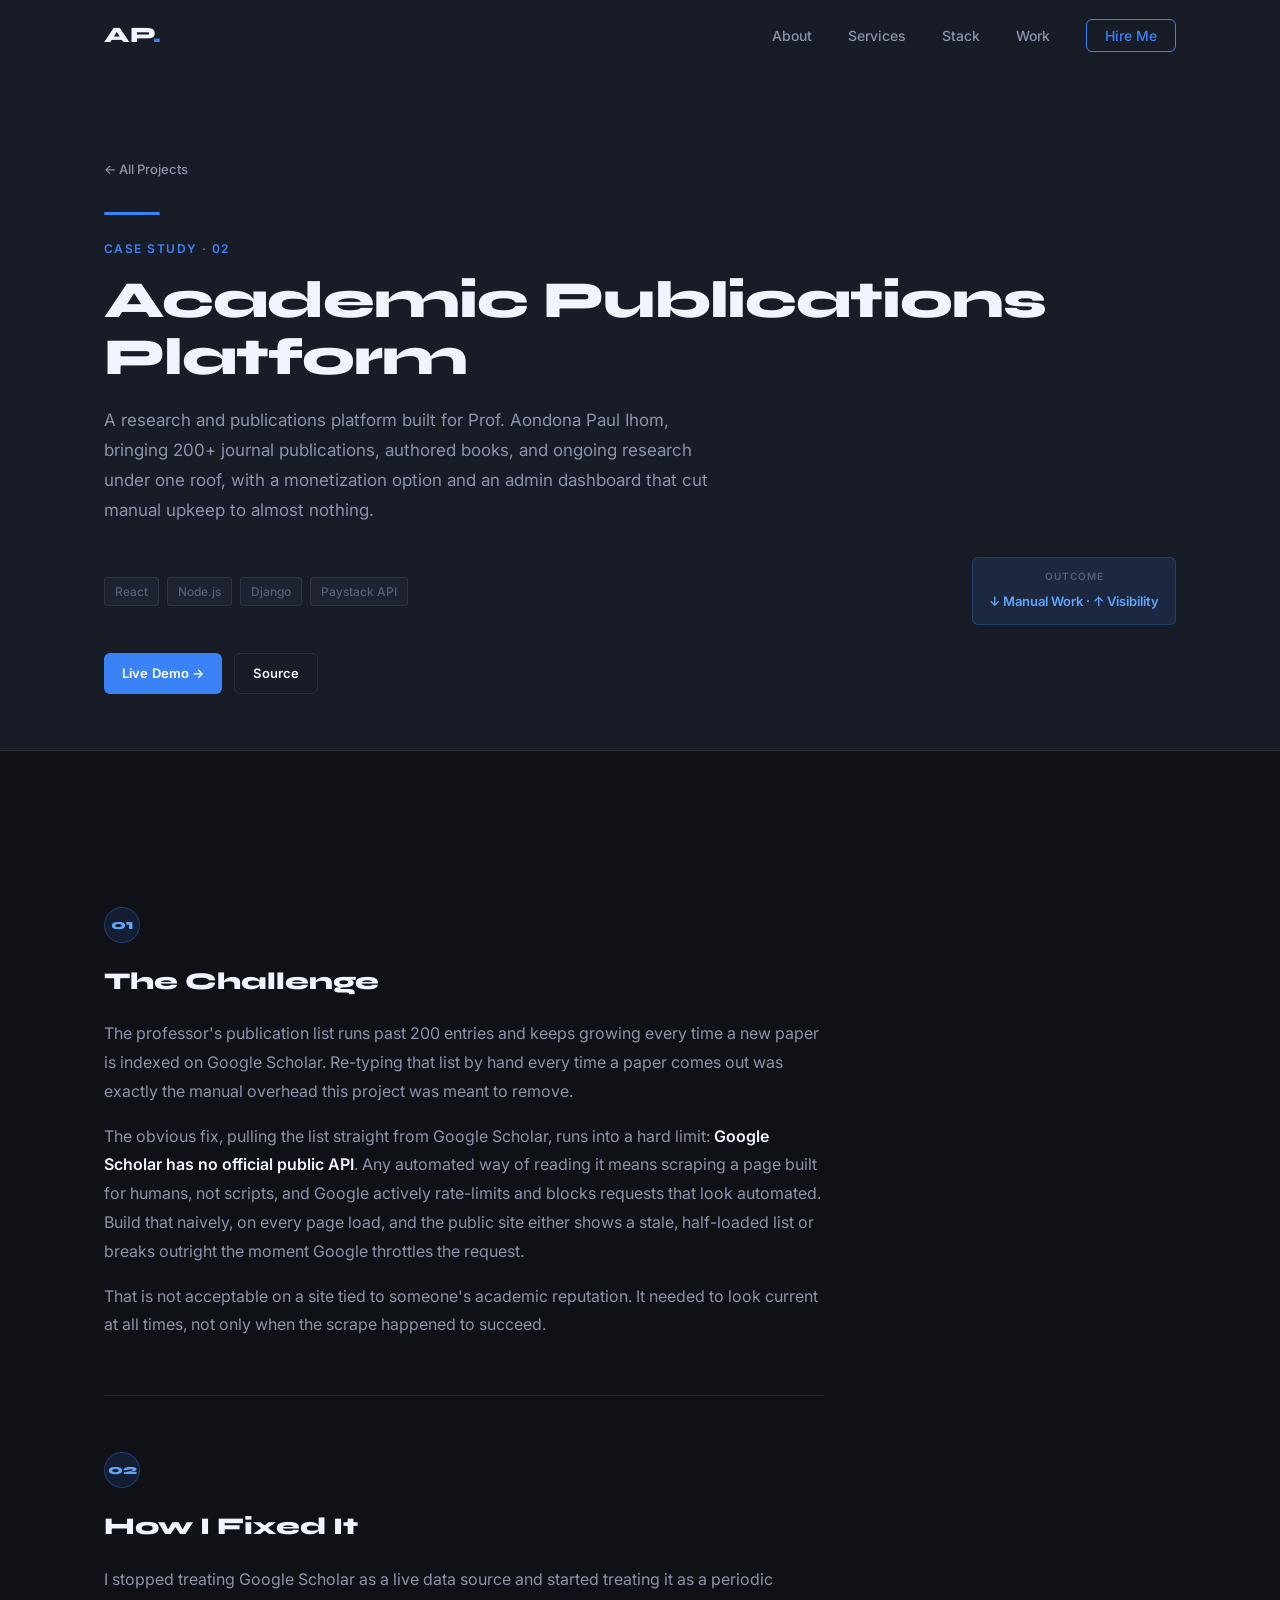
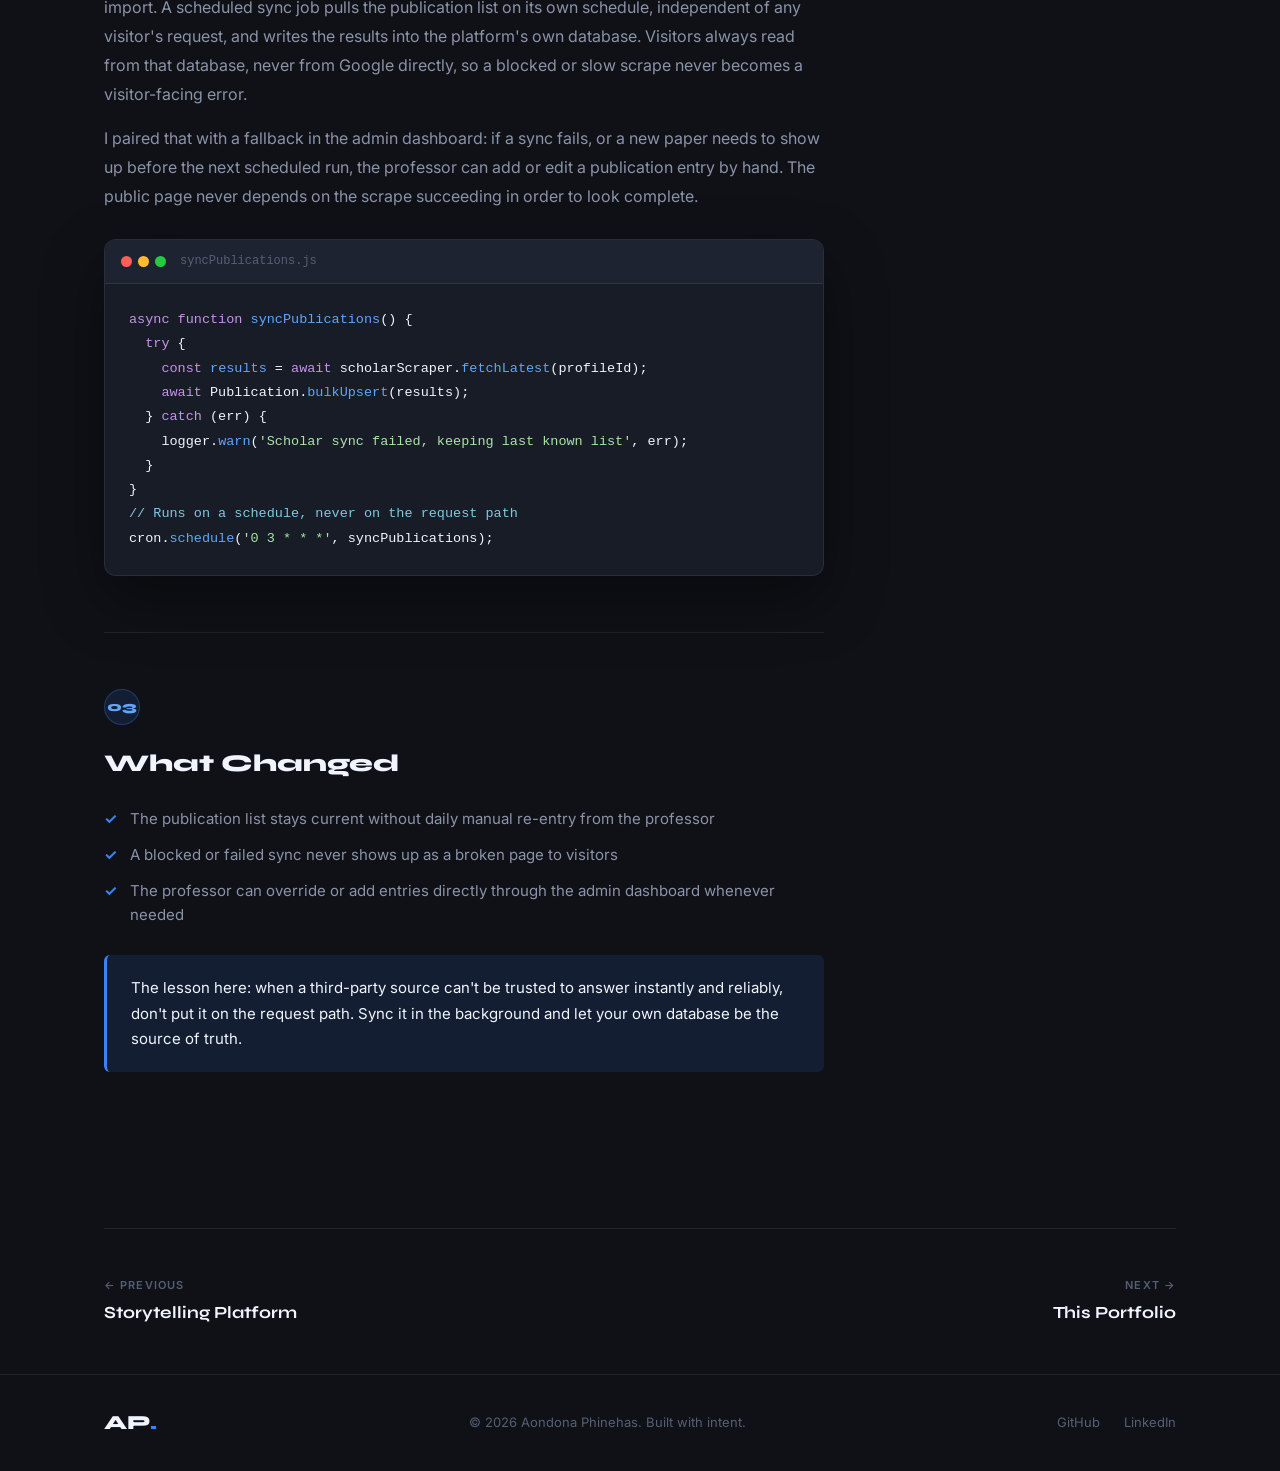
==== projects/academic.html @ 8d12f28f "Create project description pages with challenges and solutions for each website built (6aa027c969951" ====
<!DOCTYPE html>
<html lang="en">

<head>
    <meta charset="UTF-8" />
    <meta name="viewport" content="width=device-width, initial-scale=1.0" />
    <title>Academic Publications Platform Case Study | Aondona Phinehas</title>
    <meta name="description"
        content="How I kept a 200+ entry publication list current without an official Google Scholar API, by treating scraped data as a periodic sync instead of a live request." />
    <link rel="stylesheet" href="../css/styles.css" />
    <link rel="preconnect" href="https://fonts.googleapis.com" />
    <link rel="preconnect" href="https://fonts.gstatic.com" crossorigin />
    <link href="https://fonts.googleapis.com/css2?family=Inter:wght@400;500;600&family=Syne:wght@700;800&display=swap"
        rel="stylesheet" />
</head>

<body>

    <!-- NAV -->
    <nav class="site-nav" id="siteNav">
        <div class="nav-inner">
            <a href="../index.html#hero" class="nav-wordmark">AP<span class="nav-dot">.</span></a>
            <ul class="nav-links" id="navLinks">
                <li><a href="../index.html#about">About</a></li>
                <li><a href="../index.html#services">Services</a></li>
                <li><a href="../index.html#stack">Stack</a></li>
                <li><a href="../index.html#projects">Work</a></li>
                <li><a href="../index.html#contact" class="nav-cta-link">Hire Me</a></li>
            </ul>
            <button class="nav-hamburger" id="navHamburger" aria-label="Toggle menu">
                <span></span><span></span><span></span>
            </button>
        </div>
    </nav>

    <!-- CASE HERO -->
    <section class="case-hero">
        <div class="container case-hero-inner">
            <a href="../index.html#projects" class="case-back-link">← All Projects</a>
            <div class="case-accent-line" aria-hidden="true"></div>
            <p class="case-eyebrow">Case Study · 02</p>
            <h1 class="case-title">Academic Publications Platform</h1>
            <p class="case-summary">
                A research and publications platform built for Prof. Aondona Paul Ihom, bringing 200+
                journal publications, authored books, and ongoing research under one roof, with a
                monetization option and an admin dashboard that cut manual upkeep to almost nothing.
            </p>
            <div class="case-meta-row">
                <div class="project-tags">
                    <span class="tag">React</span>
                    <span class="tag">Node.js</span>
                    <span class="tag">Django</span>
                    <span class="tag">Paystack API</span>
                </div>
                <div class="project-outcome-badge">
                    <span class="outcome-label">Outcome</span>
                    <span class="outcome-value">↓ Manual Work · ↑ Visibility</span>
                </div>
            </div>
            <div class="case-links">
                <a href="https://profapihom.com" target="_blank" rel="noopener"
                    class="btn btn-sm btn-primary">Live Demo →</a>
                <a href="https://github.com/Mtsegh/professor_app" target="_blank" rel="noopener"
                    class="btn btn-sm btn-ghost">Source</a>
            </div>
        </div>
    </section>

    <!-- STORY -->
    <section class="section-pad">
        <div class="container">
            <div class="case-section">

                <article class="case-step">
                    <span class="case-step-marker">01</span>
                    <h2 class="case-step-title">The Challenge</h2>
                    <div class="case-narrative">
                        <p>
                            The professor's publication list runs past 200 entries and keeps growing every
                            time a new paper is indexed on Google Scholar. Re-typing that list by hand
                            every time a paper comes out was exactly the manual overhead this project was
                            meant to remove.
                        </p>
                        <p>
                            The obvious fix, pulling the list straight from Google Scholar, runs into a
                            hard limit: <strong>Google Scholar has no official public API</strong>. Any
                            automated way of reading it means scraping a page built for humans, not
                            scripts, and Google actively rate-limits and blocks requests that look
                            automated. Build that naively, on every page load, and the public site either
                            shows a stale, half-loaded list or breaks outright the moment Google throttles
                            the request.
                        </p>
                        <p>
                            That is not acceptable on a site tied to someone's academic reputation. It
                            needed to look current at all times, not only when the scrape happened to
                            succeed.
                        </p>
                    </div>
                </article>

                <article class="case-step">
                    <span class="case-step-marker">02</span>
                    <h2 class="case-step-title">How I Fixed It</h2>
                    <div class="case-narrative">
                        <p>
                            I stopped treating Google Scholar as a live data source and started treating
                            it as a periodic import. A scheduled sync job pulls the publication list on
                            its own schedule, independent of any visitor's request, and writes the results
                            into the platform's own database. Visitors always read from that database,
                            never from Google directly, so a blocked or slow scrape never becomes a
                            visitor-facing error.
                        </p>
                        <p>
                            I paired that with a fallback in the admin dashboard: if a sync fails, or a new
                            paper needs to show up before the next scheduled run, the professor can add or
                            edit a publication entry by hand. The public page never depends on the scrape
                            succeeding in order to look complete.
                        </p>
                    </div>
                    <div class="case-fix-block">
                        <div class="hero-code-block">
                            <div class="code-bar">
                                <span class="dot red"></span><span class="dot yellow"></span><span
                                    class="dot green"></span>
                                <span class="code-filename">syncPublications.js</span>
                            </div>
                            <pre class="code-body"><code><span class="c-keyword">async function</span> <span class="c-var">syncPublications</span>() {
  <span class="c-keyword">try</span> {
    <span class="c-keyword">const</span> <span class="c-var">results</span> = <span class="c-keyword">await</span> scholarScraper.<span class="c-var">fetchLatest</span>(profileId);
    <span class="c-keyword">await</span> Publication.<span class="c-var">bulkUpsert</span>(results);
  } <span class="c-keyword">catch</span> (err) {
    logger.<span class="c-var">warn</span>(<span class="c-str">'Scholar sync failed, keeping last known list'</span>, err);
  }
}
<span class="c-key">// Runs on a schedule, never on the request path</span>
cron.<span class="c-var">schedule</span>(<span class="c-str">'0 3 * * *'</span>, syncPublications);</code></pre>
                        </div>
                    </div>
                </article>

                <article class="case-step">
                    <span class="case-step-marker">03</span>
                    <h2 class="case-step-title">What Changed</h2>
                    <ul class="case-outcome-list">
                        <li>The publication list stays current without daily manual re-entry from the
                            professor</li>
                        <li>A blocked or failed sync never shows up as a broken page to visitors</li>
                        <li>The professor can override or add entries directly through the admin dashboard
                            whenever needed</li>
                    </ul>
                    <p class="case-lesson">
                        The lesson here: when a third-party source can't be trusted to answer instantly and
                        reliably, don't put it on the request path. Sync it in the background and let your
                        own database be the source of truth.
                    </p>
                </article>

            </div>
        </div>
    </section>

    <!-- CROSS LINKS -->
    <div class="container">
        <div class="case-nav-footer">
            <a href="storytelling.html">
                <span class="case-nav-footer-label">← Previous</span>
                <span class="case-nav-footer-title">Storytelling Platform</span>
            </a>
            <a href="portfolio.html">
                <span class="case-nav-footer-label">Next →</span>
                <span class="case-nav-footer-title">This Portfolio</span>
            </a>
        </div>
    </div>

    <!-- FOOTER -->
    <footer class="site-footer">
        <div class="container">
            <div class="footer-inner">
                <span class="footer-wordmark">AP<span class="nav-dot">.</span></span>
                <p class="footer-copy">© <span id="footerYear"></span> Aondona Phinehas. Built with intent.</p>
                <div class="footer-links">
                    <a href="https://github.com/Mtsegh" target="_blank" rel="noopener">GitHub</a>
                    <a href="https://www.linkedin.com/in/phinehas-aondona-29b6482a4" target="_blank"
                        rel="noopener">LinkedIn</a>
                </div>
            </div>
        </div>
    </footer>

    <script src="../js/script.js"></script>
</body>

</html>
---- css/styles.css ----
﻿/* =========================================
     DESIGN TOKENS
     ========================================= */
:root {
    --color-bg: #0f1117;
    --color-surface: #181c27;
    --color-surface-2: #1e2332;
    --color-border: rgba(255, 255, 255, 0.08);
    --color-accent: #3b82f6;
    --color-accent-dim: rgba(59, 130, 246, 0.12);
    --color-accent-hover: #60a5fa;
    --color-text-primary: #f0f4ff;
    --color-text-secondary: #8b93a8;
    --color-text-muted: #555f74;

    --font-display: 'Syne', sans-serif;
    --font-body: 'Inter', sans-serif;

    --radius-sm: 6px;
    --radius-md: 12px;
    --radius-lg: 20px;

    --transition-fast: 150ms ease;
    --transition-mid: 250ms ease;

    --max-width: 1120px;
    --section-gap: 100px;
}

/* =========================================
     RESET & BASE
     ========================================= */
*,
*::before,
*::after {
    box-sizing: border-box;
    margin: 0;
    padding: 0;
}

html {
    scroll-behavior: smooth;
    -webkit-text-size-adjust: 100%;
}

body {
    background-color: var(--color-bg);
    color: var(--color-text-primary);
    font-family: var(--font-body);
    font-size: 16px;
    line-height: 1.6;
    -webkit-font-smoothing: antialiased;
}

img {
    display: block;
    max-width: 100%;
}

a {
    color: inherit;
    text-decoration: none;
}

button {
    cursor: pointer;
    font-family: inherit;
    border: none;
    background: none;
}

ul {
    list-style: none;
}

/* =========================================
     LAYOUT UTILITIES
     ========================================= */
.container {
    width: 100%;
    max-width: var(--max-width);
    margin: 0 auto;
    padding: 0 24px;
}

.section-pad {
    padding: var(--section-gap) 0;
}

.section-label {
    font-family: var(--font-body);
    font-size: 12px;
    font-weight: 600;
    letter-spacing: 0.12em;
    text-transform: uppercase;
    color: var(--color-accent);
    margin-bottom: 12px;
    display: block;
}

.section-heading {
    font-family: var(--font-display);
    font-size: clamp(28px, 4vw, 40px);
    font-weight: 800;
    color: var(--color-text-primary);
    line-height: 1.15;
    margin-bottom: 48px;
}

.centered {
    text-align: center;
}

/* =========================================
     BUTTONS
     ========================================= */
.btn {
    display: inline-flex;
    align-items: center;
    gap: 8px;
    padding: 14px 28px;
    border-radius: var(--radius-sm);
    font-family: var(--font-body);
    font-size: 15px;
    font-weight: 600;
    letter-spacing: 0.01em;
    transition: background var(--transition-fast), color var(--transition-fast),
        box-shadow var(--transition-fast), transform var(--transition-fast);
    white-space: nowrap;
}

.btn:active {
    transform: scale(0.97);
}

.btn-primary {
    background-color: var(--color-accent);
    color: #fff;
}

.btn-primary:hover {
    background-color: var(--color-accent-hover);
    box-shadow: 0 0 24px rgba(59, 130, 246, 0.35);
}

.btn-ghost {
    background-color: transparent;
    color: var(--color-text-primary);
    border: 1.5px solid var(--color-border);
}

.btn-ghost:hover {
    border-color: var(--color-accent);
    color: var(--color-accent);
}

.btn-sm {
    padding: 9px 18px;
    font-size: 13px;
}

.btn-full {
    width: 100%;
    justify-content: center;
}

/* =========================================
     NAV
     ========================================= */
.site-nav {
    position: fixed;
    top: 0;
    left: 0;
    right: 0;
    z-index: 100;
    padding: 18px 0;
    transition: background var(--transition-mid), box-shadow var(--transition-mid);
}

.site-nav.nav-scrolled {
    background: rgba(15, 17, 23, 0.9);
    backdrop-filter: blur(16px);
    -webkit-backdrop-filter: blur(16px);
    box-shadow: 0 1px 0 var(--color-border);
}

.nav-inner {
    max-width: var(--max-width);
    margin: 0 auto;
    padding: 0 24px;
    display: flex;
    align-items: center;
    justify-content: space-between;
}

.nav-wordmark {
    font-family: var(--font-display);
    font-size: 22px;
    font-weight: 800;
    color: var(--color-text-primary);
    letter-spacing: -0.02em;
}

.nav-dot {
    color: var(--color-accent);
}

.nav-links {
    display: flex;
    align-items: center;
    gap: 36px;
}

.nav-links a {
    font-size: 14px;
    font-weight: 500;
    color: var(--color-text-secondary);
    transition: color var(--transition-fast);
}

.nav-links a:hover {
    color: var(--color-text-primary);
}

.nav-cta-link {
    color: var(--color-accent) !important;
    border: 1.5px solid var(--color-accent);
    padding: 7px 18px;
    border-radius: var(--radius-sm);
    transition: background var(--transition-fast) !important;
}

.nav-cta-link:hover {
    background: var(--color-accent-dim);
}

.nav-hamburger {
    display: none;
    flex-direction: column;
    gap: 5px;
    padding: 4px;
}

.nav-hamburger span {
    display: block;
    width: 24px;
    height: 2px;
    background: var(--color-text-primary);
    border-radius: 2px;
    transition: transform var(--transition-mid), opacity var(--transition-mid);
}

/* =========================================
     HERO
     ========================================= */
.hero {
    min-height: 100svh;
    display: grid;
    grid-template-columns: 1fr 1fr;
    align-items: center;
    gap: 48px;
    max-width: var(--max-width);
    margin: 0 auto;
    padding: 120px 24px 80px;
}

.hero-eyebrow {
    font-size: 12px;
    font-weight: 600;
    letter-spacing: 0.12em;
    text-transform: uppercase;
    color: var(--color-accent);
    margin-bottom: 20px;
}

.hero-headline {
    font-family: var(--font-display);
    font-size: clamp(36px, 5.5vw, 62px);
    font-weight: 800;
    line-height: 1.08;
    letter-spacing: -0.02em;
    margin-bottom: 20px;
}

.hero-highlight {
    color: var(--color-accent);
}

.hero-subheadline {
    font-size: clamp(16px, 1.8vw, 18px);
    color: var(--color-text-secondary);
    max-width: 480px;
    line-height: 1.7;
    margin-bottom: 36px;
}

.hero-actions {
    display: flex;
    gap: 16px;
    flex-wrap: wrap;
    margin-bottom: 40px;
}

.hero-social-proof {
    display: flex;
    align-items: center;
    gap: 12px;
    flex-wrap: wrap;
}

.proof-item {
    font-size: 13px;
    color: var(--color-text-muted);
}

.proof-divider {
    color: var(--color-border);
}

/* Hero code block */
.hero-visual {
    display: flex;
    justify-content: center;
    align-items: center;
}

.hero-code-block {
    background: var(--color-surface);
    border: 1px solid var(--color-border);
    border-radius: var(--radius-md);
    overflow: hidden;
    width: 100%;
    max-width: 420px;
    box-shadow: 0 24px 60px rgba(0, 0, 0, 0.4);
}

.code-bar {
    display: flex;
    align-items: center;
    gap: 6px;
    padding: 12px 16px;
    background: var(--color-surface-2);
    border-bottom: 1px solid var(--color-border);
}

.dot {
    width: 11px;
    height: 11px;
    border-radius: 50%;
}

.dot.red {
    background: #ff5f57;
}

.dot.yellow {
    background: #febc2e;
}

.dot.green {
    background: #28c840;
}

.code-filename {
    font-size: 12px;
    color: var(--color-text-muted);
    margin-left: 8px;
    font-family: 'Courier New', monospace;
}

.code-body {
    padding: 24px;
    font-family: 'Courier New', Courier, monospace;
    font-size: 13.5px;
    line-height: 1.8;
    overflow-x: auto;
}

code {
    display: block;
}

.c-keyword {
    color: #c792ea;
}

.c-var {
    color: var(--color-accent-hover);
}

.c-key {
    color: #7ec8e3;
}

.c-str {
    color: #a8e6a3;
}

.c-bool {
    color: #ff9e64;
}

/* =========================================
     ABOUT
     ========================================= */
.about {
    background: var(--color-surface);
}

.about-grid {
    display: grid;
    grid-template-columns: 1fr 340px;
    gap: 64px;
    align-items: center;
}

.about-body {
    color: var(--color-text-secondary);
    font-size: 16px;
    line-height: 1.8;
    margin-bottom: 20px;
}

.about-stats {
    display: flex;
    gap: 40px;
    margin-top: 40px;
    padding-top: 36px;
    border-top: 1px solid var(--color-border);
    flex-wrap: wrap;
}

.stat-number {
    display: block;
    font-family: var(--font-display);
    font-size: 36px;
    font-weight: 800;
    color: var(--color-accent);
    line-height: 1;
    margin-bottom: 6px;
}

.stat-label {
    font-size: 13px;
    color: var(--color-text-muted);
}

.about-image-wrap {
    display: flex;
    justify-content: center;
}

.about-image-placeholder {
    width: 280px;
    height: 340px;
    background: var(--color-surface-2);
    border: 2px dashed var(--color-border);
    border-radius: var(--radius-lg);
    display: flex;
    flex-direction: column;
    align-items: center;
    justify-content: center;
    gap: 12px;
}

.placeholder-initials {
    font-family: var(--font-display);
    font-size: 48px;
    font-weight: 800;
    color: var(--color-accent);
}

.placeholder-note {
    font-size: 13px;
    color: var(--color-text-muted);
}

/* =========================================
     SERVICES
     ========================================= */
.services-grid {
    display: grid;
    grid-template-columns: repeat(3, 1fr);
    gap: 20px;
}

.service-card {
    background: var(--color-surface);
    border: 1px solid var(--color-border);
    border-radius: var(--radius-md);
    padding: 28px;
    transition: border-color var(--transition-mid), box-shadow var(--transition-mid),
        transform var(--transition-mid);
}

.service-card:hover {
    border-color: var(--color-accent);
    box-shadow: 0 0 0 1px var(--color-accent-dim),
        0 12px 32px rgba(0, 0, 0, 0.3);
    transform: translateY(-3px);
}

.service-icon {
    color: var(--color-accent);
    margin-bottom: 18px;
    display: block;
}

.service-title {
    font-family: var(--font-display);
    font-size: 17px;
    font-weight: 700;
    margin-bottom: 10px;
    color: var(--color-text-primary);
}

.service-description {
    font-size: 14px;
    color: var(--color-text-secondary);
    line-height: 1.7;
}

/* =========================================
     STACK
     ========================================= */
.stack {
    background: var(--color-surface);
}

.stack-categories {
    display: grid;
    grid-template-columns: repeat(4, 1fr);
    gap: 32px;
}

.stack-category-label {
    font-size: 12px;
    font-weight: 600;
    letter-spacing: 0.1em;
    text-transform: uppercase;
    color: var(--color-text-muted);
    margin-bottom: 16px;
}

.stack-pills {
    display: flex;
    flex-direction: column;
    gap: 10px;
}

.stack-pill {
    display: inline-block;
    padding: 8px 14px;
    background: var(--color-surface-2);
    border: 1px solid var(--color-border);
    border-radius: var(--radius-sm);
    font-size: 13px;
    color: var(--color-text-secondary);
    transition: border-color var(--transition-fast), color var(--transition-fast);
}

.stack-pill:hover {
    border-color: var(--color-accent);
    color: var(--color-text-primary);
}

.stack-pill.primary {
    border-color: rgba(59, 130, 246, 0.4);
    color: var(--color-accent-hover);
    background: var(--color-accent-dim);
}

/* =========================================
     PROJECTS
     ========================================= */
.projects-list {
    display: flex;
    flex-direction: column;
    gap: 32px;
}

.project-card {
    background: var(--color-surface);
    border: 1px solid var(--color-border);
    border-radius: var(--radius-lg);
    padding: 40px;
    display: grid;
    grid-template-columns: 64px 1fr;
    gap: 32px;
    transition: border-color var(--transition-mid), box-shadow var(--transition-mid);
    margin-bottom: 28px;
}

.project-card:hover {
    border-color: rgba(59, 130, 246, 0.3);
    box-shadow: 0 8px 40px rgba(0, 0, 0, 0.3);
}

.project-number {
    font-family: var(--font-display);
    font-size: 52px;
    font-weight: 800;
    color: var(--color-border);
    line-height: 1;
    padding-top: 4px;
    user-select: none;
}

.project-header {
    display: flex;
    justify-content: space-between;
    align-items: flex-start;
    gap: 24px;
    margin-bottom: 20px;
    flex-wrap: wrap;
}

.project-title {
    font-family: var(--font-display);
    font-size: 24px;
    font-weight: 800;
    color: var(--color-text-primary);
    margin-bottom: 10px;
}

.project-problem {
    font-size: 15px;
    color: var(--color-text-secondary);
    line-height: 1.7;
    max-width: 560px;
}

.project-outcome-badge {
    flex-shrink: 0;
    background: var(--color-accent-dim);
    border: 1px solid rgba(59, 130, 246, 0.25);
    border-radius: var(--radius-sm);
    padding: 10px 16px;
    text-align: center;
}

.outcome-label {
    display: block;
    font-size: 10px;
    font-weight: 600;
    letter-spacing: 0.1em;
    text-transform: uppercase;
    color: var(--color-text-muted);
    margin-bottom: 4px;
}

.outcome-value {
    font-size: 13px;
    font-weight: 600;
    color: var(--color-accent-hover);
}

.project-features {
    display: flex;
    flex-direction: column;
    gap: 8px;
    margin-bottom: 28px;
    padding-left: 0;
}

.project-features li {
    font-size: 14px;
    color: var(--color-text-secondary);
    padding-left: 20px;
    position: relative;
}

.project-features li::before {
    content: '→';
    position: absolute;
    left: 0;
    color: var(--color-accent);
    font-size: 12px;
}

.project-footer {
    display: flex;
    align-items: center;
    justify-content: space-between;
    gap: 16px;
    flex-wrap: wrap;
    padding-top: 20px;
    border-top: 1px solid var(--color-border);
}

.project-tags {
    display: flex;
    flex-wrap: wrap;
    gap: 8px;
}

.tag {
    font-size: 12px;
    font-weight: 500;
    padding: 4px 10px;
    background: var(--color-surface-2);
    border: 1px solid var(--color-border);
    border-radius: 4px;
    color: var(--color-text-muted);
}

.project-links {
    display: flex;
    gap: 12px;
    flex-shrink: 0;
}

/* =========================================
     CONTACT
     ========================================= */
.contact {
    background: var(--color-surface);
}

.contact-grid {
    display: grid;
    grid-template-columns: 1fr 1fr;
    gap: 80px;
    align-items: start;
}

.contact-body {
    font-size: 16px;
    color: var(--color-text-secondary);
    line-height: 1.8;
    margin-bottom: 36px;
}

.contact-direct-links {
    display: flex;
    flex-direction: column;
    gap: 16px;
}

.contact-link {
    display: flex;
    align-items: center;
    gap: 12px;
    font-size: 15px;
    color: var(--color-text-secondary);
    transition: color var(--transition-fast);
}

.contact-link:hover {
    color: var(--color-accent);
}

.contact-link svg {
    flex-shrink: 0;
}

/* Form */
.contact-form {
    display: flex;
    flex-direction: column;
    gap: 20px;
}

.form-group {
    display: flex;
    flex-direction: column;
    gap: 8px;
}

.form-label {
    font-size: 13px;
    font-weight: 500;
    color: var(--color-text-secondary);
}

.form-input {
    background: var(--color-surface-2);
    border: 1.5px solid var(--color-border);
    border-radius: var(--radius-sm);
    padding: 13px 16px;
    font-family: var(--font-body);
    font-size: 15px;
    color: var(--color-text-primary);
    outline: none;
    transition: border-color var(--transition-fast), box-shadow var(--transition-fast);
    width: 100%;
}

.form-input::placeholder {
    color: var(--color-text-muted);
}

.form-input:focus {
    border-color: var(--color-accent);
    box-shadow: 0 0 0 3px var(--color-accent-dim);
}

.form-textarea {
    resize: vertical;
    min-height: 130px;
}

.form-error {
    font-size: 12px;
    color: #f87171;
    min-height: 16px;
}

.form-input.input-error {
    border-color: #f87171;
}

.form-success-message {
    font-size: 14px;
    color: #34d399;
    text-align: center;
    min-height: 20px;
}

/* =========================================
     FOOTER
     ========================================= */
.site-footer {
    padding: 32px 0;
    border-top: 1px solid var(--color-border);
}

.footer-inner {
    display: flex;
    align-items: center;
    justify-content: space-between;
    flex-wrap: wrap;
    gap: 16px;
}

.footer-wordmark {
    font-family: var(--font-display);
    font-size: 20px;
    font-weight: 800;
}

.footer-copy {
    font-size: 13px;
    color: var(--color-text-muted);
}

.footer-links {
    display: flex;
    gap: 24px;
}

.footer-links a {
    font-size: 13px;
    color: var(--color-text-muted);
    transition: color var(--transition-fast);
}

.footer-links a:hover {
    color: var(--color-accent);
}

/* =========================================
     REVEAL ANIMATION
     ========================================= */
.reveal {
    opacity: 0;
    transform: translateY(24px);
    transition: opacity 0.55s ease, transform 0.55s ease;
}

.reveal.visible {
    opacity: 1;
    transform: translateY(0);
}

@media (prefers-reduced-motion: reduce) {
    .reveal {
        opacity: 1;
        transform: none;
        transition: none;
    }

    html {
        scroll-behavior: auto;
    }
}

/* =========================================
     RESPONSIVE, TABLET
     ========================================= */
@media (max-width: 1024px) {
    .hero {
        grid-template-columns: 1fr;
        text-align: center;
        padding-top: 100px;
    }

    .hero-subheadline {
        margin: 0 auto 36px;
    }

    .hero-actions {
        justify-content: center;
    }

    .hero-social-proof {
        justify-content: center;
    }

    .hero-visual {
        display: none;
    }

    .about-grid {
        grid-template-columns: 1fr;
    }

    .about-image-wrap {
        display: none;
    }

    .stack-categories {
        grid-template-columns: repeat(2, 1fr);
    }

    .services-grid {
        grid-template-columns: repeat(2, 1fr);
    }

    .contact-grid {
        grid-template-columns: 1fr;
        gap: 48px;
    }
}

/* =========================================
     RESPONSIVE, MOBILE
     ========================================= */
@media (max-width: 640px) {
    :root {
        --section-gap: 64px;
    }

    .nav-links {
        display: none;
        position: fixed;
        top: 0;
        left: 0;
        right: 0;
        bottom: 0;
        background: var(--color-bg);
        flex-direction: column;
        align-items: center;
        justify-content: center;
        gap: 32px;
        z-index: 99;
    }

    .nav-links.nav-open {
        display: flex;
    }

    .nav-links a {
        font-size: 22px;
        font-weight: 600;
    }

    .nav-hamburger {
        display: flex;
        z-index: 101;
    }

    .nav-hamburger.menu-open span:nth-child(1) {
        transform: translateY(7px) rotate(45deg);
    }

    .nav-hamburger.menu-open span:nth-child(2) {
        opacity: 0;
    }

    .nav-hamburger.menu-open span:nth-child(3) {
        transform: translateY(-7px) rotate(-45deg);
    }

    .services-grid {
        grid-template-columns: 1fr;
    }

    .stack-categories {
        grid-template-columns: 1fr 1fr;
        gap: 24px;
    }

    .project-card {
        grid-template-columns: 1fr;
        padding: 28px;
        gap: 16px;
    }

    .project-number {
        font-size: 36px;
    }

    .project-header {
        flex-direction: column;
    }

    .project-outcome-badge {
        align-self: flex-start;
    }

    .project-footer {
        flex-direction: column;
        align-items: flex-start;
    }

    .about-stats {
        gap: 28px;
    }

    .footer-inner {
        flex-direction: column;
        text-align: center;
    }

    .footer-links {
        justify-content: center;
    }

    .section-heading {
        margin-bottom: 32px;
    }
}

.carousel {
    display: flex;
    gap: 1em;
    overflow-x: auto;
    margin: 3em auto;
    scroll-behavior: smooth;
    anchor-name: --carousel;
    scroll-snap-type: x mandatory;
    scroll-marker-group: after;
}

.carousel::scroll-marker-group {
    display: flex;
    justify-content: center;
    gap: .5em;
}

.carousel::-webkit-scrollbar {
    display: none;
}

.carousel::scroll-button(right),
.carousel::scroll-button(left) {
    content: '\2192';
    border: none;
    background-color: var(--color-accent);
    font-family: Consolas;
    font-size: 3em;
    color: var(--primary-color);
    height: 60px;
    width: 60px;
    border-radius: 50%;
    padding-bottom: .1em;
    cursor: pointer;
    position: fixed;
    position-anchor: --carousel;
    position-area: right center;
    translate: -50%;
}

.carousel::scroll-button(left) {
    content: '\2190';
    position-area: left center;
    translate: 50%;
}

.carousel::scroll-button(right):disabled,
.carousel::scroll-button(left):disabled {
    opacity: 0.5;
    cursor: auto;
}

.card {
    scroll-snap-align: start;
    flex: 0 0 calc((100% - 32px) / 3);
    height: 12em;
    /* background-color: var(--primary-color); */
    padding: 1em;
    border-radius: .5em;
    border: 1px solid var(--color-border);
    text-align: center;
    align-content: center;
}

.card::scroll-marker {
    content: '';
    height: 10px;
    width: 10px;
    background-color: var(--color-text-secondary);
    border-radius: 50%;
}

.card::scroll-marker:target-current {
    background-color: var(--color-accent);
}

@media (max-width: 768px) {
    .card {
        flex: 0 0 calc((100% - 16px) / 2);
    }
}

/* 1 card on mobile */
@media (max-width: 640px) {
    .card {
        flex: 0 0 100%;
    }
}

/* =========================================
     CASE STUDY PAGES
     ========================================= */
.case-hero {
    padding: 156px 0 56px;
    background: var(--color-surface);
    border-bottom: 1px solid var(--color-border);
}

.case-back-link {
    display: inline-flex;
    align-items: center;
    gap: 6px;
    font-size: 13px;
    font-weight: 500;
    color: var(--color-text-secondary);
    margin-bottom: 32px;
    transition: color var(--transition-fast), transform var(--transition-fast);
}

.case-back-link:hover {
    color: var(--color-accent);
    transform: translateX(-3px);
}

.case-accent-line {
    width: 56px;
    height: 3px;
    background: var(--color-accent);
    border-radius: 2px;
    margin-bottom: 24px;
    transform: scaleX(0);
    transform-origin: left;
    animation: caseLineGrow 0.7s ease 0.1s forwards;
}

.case-eyebrow {
    font-size: 12px;
    font-weight: 600;
    letter-spacing: 0.12em;
    text-transform: uppercase;
    color: var(--color-accent);
    margin-bottom: 14px;
    display: block;
}

.case-title {
    font-family: var(--font-display);
    font-size: clamp(32px, 5vw, 52px);
    font-weight: 800;
    line-height: 1.1;
    letter-spacing: -0.02em;
    color: var(--color-text-primary);
    margin-bottom: 20px;
}

.case-summary {
    font-size: clamp(15px, 1.6vw, 17px);
    color: var(--color-text-secondary);
    line-height: 1.75;
    max-width: 620px;
    margin-bottom: 32px;
}

.case-meta-row {
    display: flex;
    align-items: center;
    justify-content: space-between;
    gap: 24px;
    flex-wrap: wrap;
    margin-bottom: 28px;
}

.case-links {
    display: flex;
    gap: 12px;
    flex-wrap: wrap;
}

.case-note {
    font-size: 13px;
    color: var(--color-text-muted);
}

.case-section {
    max-width: 720px;
}

.case-step {
    padding: 56px 0;
    border-bottom: 1px solid var(--color-border);
}

.case-step:last-of-type {
    border-bottom: none;
}

.case-step-marker {
    display: inline-flex;
    align-items: center;
    justify-content: center;
    width: 36px;
    height: 36px;
    border-radius: 50%;
    background: var(--color-accent-dim);
    border: 1px solid rgba(59, 130, 246, 0.3);
    color: var(--color-accent-hover);
    font-family: var(--font-display);
    font-weight: 800;
    font-size: 14px;
    margin-bottom: 20px;
    transition: transform var(--transition-mid);
}

.case-step:hover .case-step-marker {
    transform: scale(1.08);
}

.case-step-title {
    font-family: var(--font-display);
    font-size: 24px;
    font-weight: 800;
    color: var(--color-text-primary);
    margin-bottom: 18px;
}

.case-narrative p {
    color: var(--color-text-secondary);
    font-size: 16px;
    line-height: 1.8;
    margin-bottom: 16px;
}

.case-narrative p:last-child {
    margin-bottom: 0;
}

.case-narrative strong {
    color: var(--color-text-primary);
    font-weight: 600;
}

.case-fix-block {
    margin-top: 28px;
}

.case-fix-block .hero-code-block {
    max-width: 100%;
    margin: 0 auto;
}

.case-outcome-list {
    display: flex;
    flex-direction: column;
    gap: 12px;
    margin-top: 24px;
}

.case-outcome-list li {
    padding-left: 26px;
    position: relative;
    color: var(--color-text-secondary);
    font-size: 15px;
    line-height: 1.6;
}

.case-outcome-list li::before {
    content: '✓';
    position: absolute;
    left: 0;
    top: 0;
    color: var(--color-accent);
    font-weight: 700;
}

.case-lesson {
    margin-top: 28px;
    padding: 20px 24px;
    background: var(--color-accent-dim);
    border-left: 3px solid var(--color-accent);
    border-radius: var(--radius-sm);
    font-size: 15px;
    color: var(--color-text-primary);
    line-height: 1.7;
}

.case-nav-footer {
    display: flex;
    align-items: center;
    justify-content: space-between;
    gap: 24px;
    flex-wrap: wrap;
    padding: 48px 0;
    border-top: 1px solid var(--color-border);
}

.case-nav-footer a {
    display: flex;
    flex-direction: column;
    gap: 4px;
}

.case-nav-footer a:last-child {
    text-align: right;
    align-items: flex-end;
}

.case-nav-footer-label {
    font-size: 11px;
    font-weight: 600;
    letter-spacing: 0.1em;
    text-transform: uppercase;
    color: var(--color-text-muted);
}

.case-nav-footer-title {
    font-family: var(--font-display);
    font-size: 17px;
    font-weight: 700;
    color: var(--color-text-primary);
    transition: color var(--transition-fast);
}

.case-nav-footer a:hover .case-nav-footer-title {
    color: var(--color-accent);
}

@keyframes caseLineGrow {
    to {
        transform: scaleX(1);
    }
}

@media (prefers-reduced-motion: reduce) {
    .case-accent-line {
        animation: none;
        transform: scaleX(1);
    }
}

@media (max-width: 1024px) {
    .case-hero {
        padding-top: 128px;
    }
}

@media (max-width: 640px) {
    .case-hero {
        padding: 108px 0 40px;
    }

    .case-meta-row {
        flex-direction: column;
        align-items: flex-start;
    }

    .case-step {
        padding: 40px 0;
    }

    .case-nav-footer {
        flex-direction: column;
        align-items: flex-start;
    }

    .case-nav-footer a:last-child {
        text-align: left;
        align-items: flex-start;
    }
}
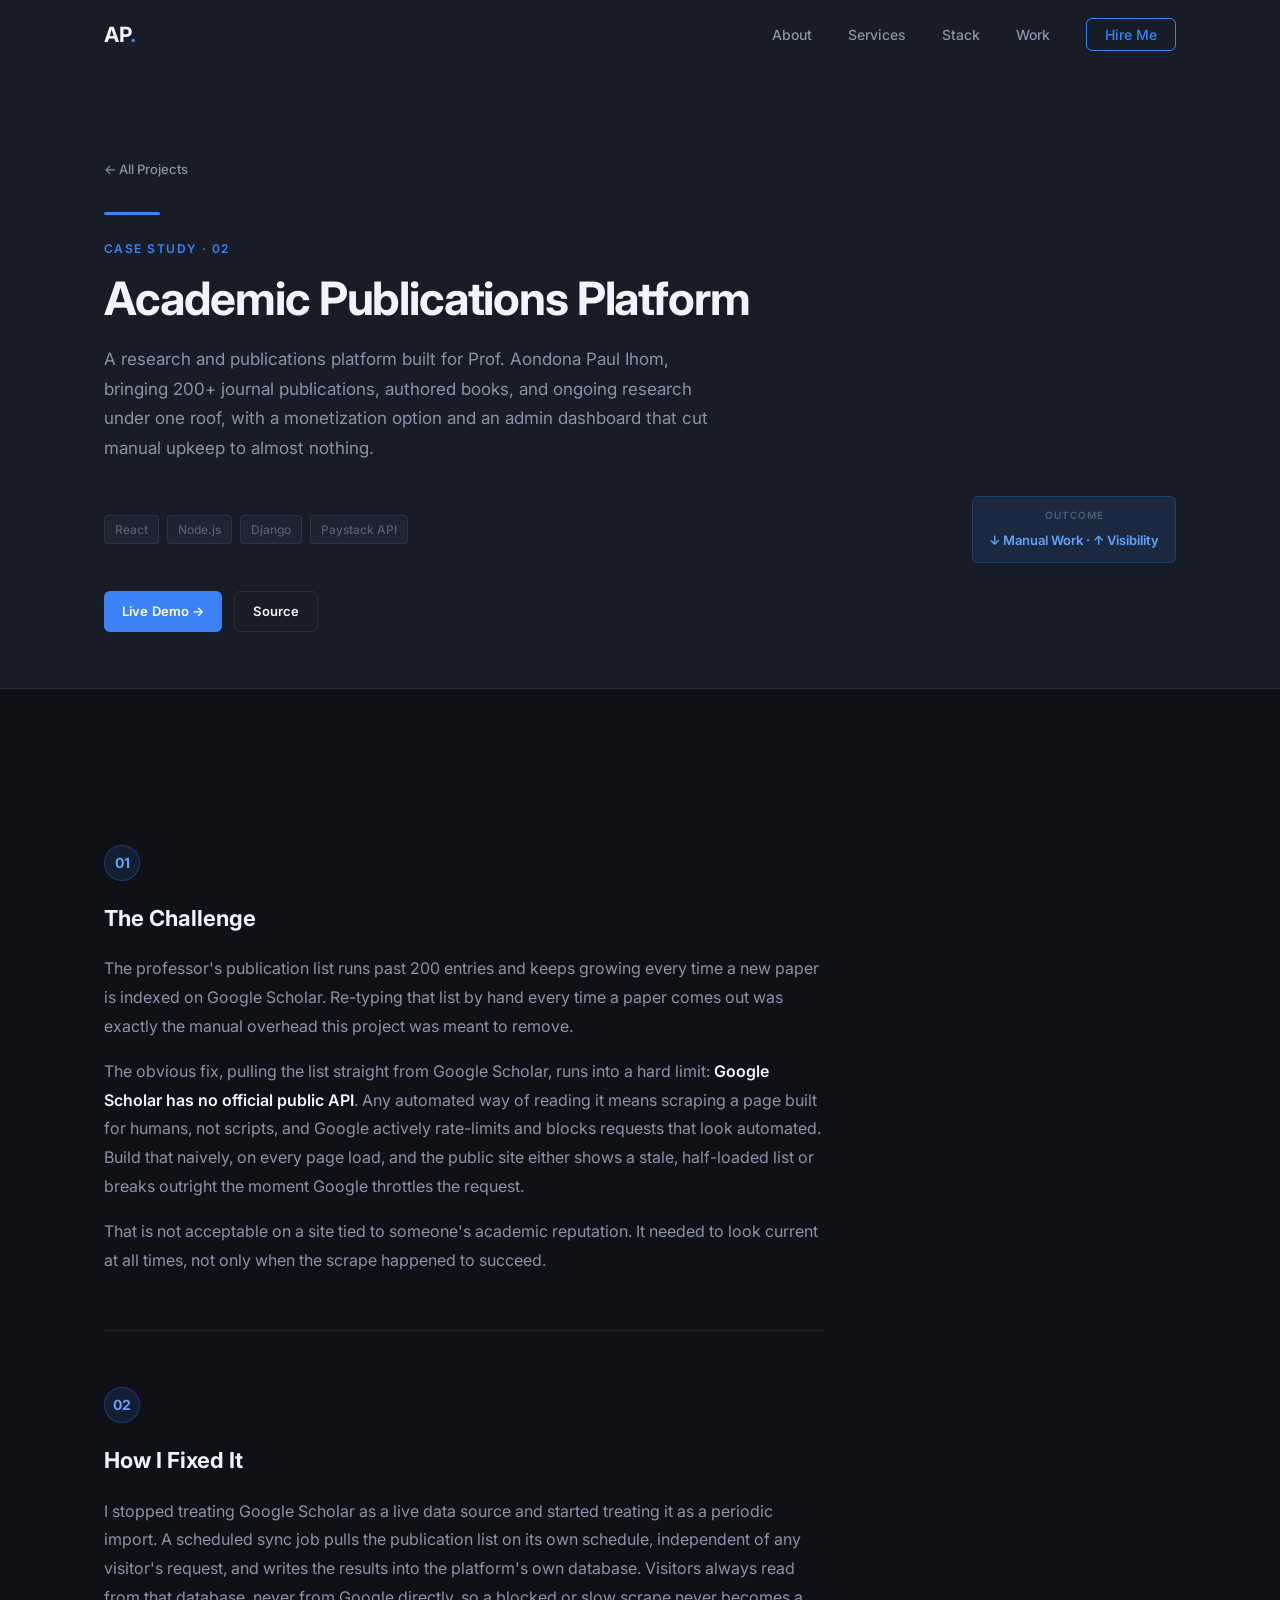
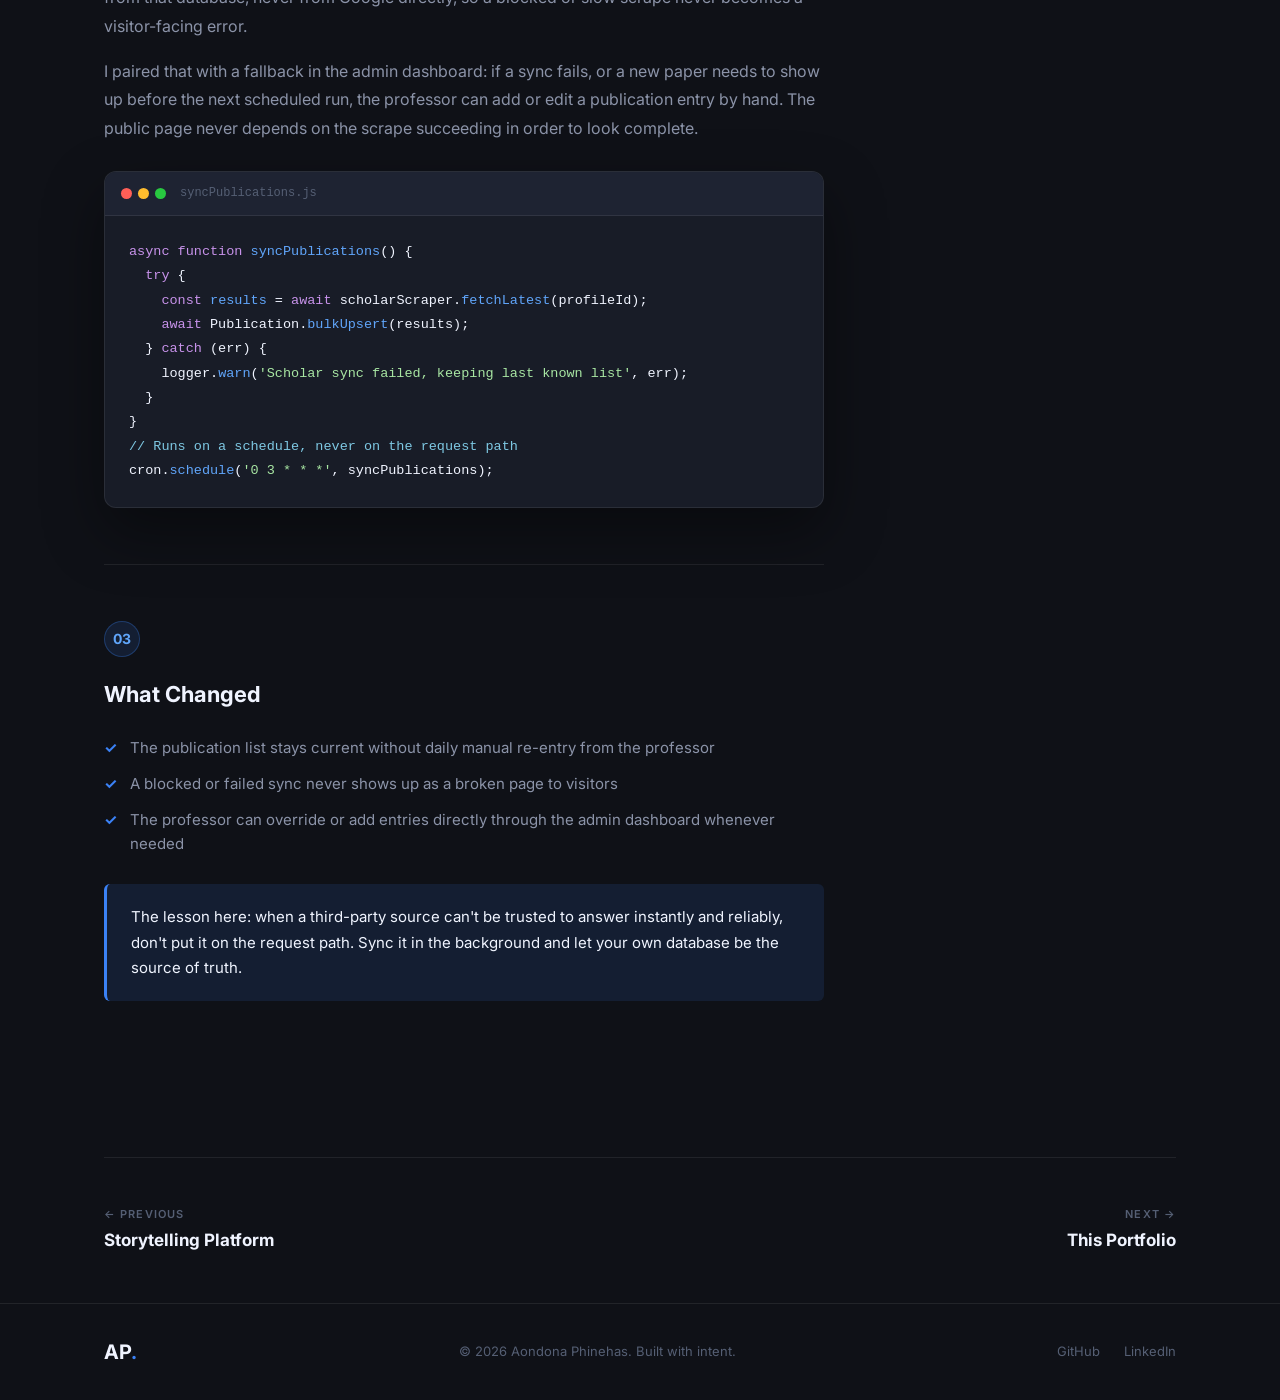
==== commit 8be1c666: "Create project description pages with challenges and solutions for each website built - Session 1 (6" ====
--- a/projects/academic.html
+++ b/projects/academic.html
@@ -10,7 +10,7 @@
     <link rel="stylesheet" href="../css/styles.css" />
     <link rel="preconnect" href="https://fonts.googleapis.com" />
     <link rel="preconnect" href="https://fonts.gstatic.com" crossorigin />
-    <link href="https://fonts.googleapis.com/css2?family=Inter:wght@400;500;600&family=Syne:wght@700;800&display=swap"
+    <link href="https://fonts.googleapis.com/css2?family=Inter:wght@400;500;600;700;800&display=swap"
         rel="stylesheet" />
 </head>
 
--- a/css/styles.css
+++ b/css/styles.css
@@ -13,7 +13,7 @@
     --color-text-secondary: #8b93a8;
     --color-text-muted: #555f74;
 
-    --font-display: 'Syne', sans-serif;
+    --font-display: 'Inter', sans-serif;
     --font-body: 'Inter', sans-serif;
 
     --radius-sm: 6px;
@@ -100,11 +100,13 @@
 
 .section-heading {
     font-family: var(--font-display);
-    font-size: clamp(28px, 4vw, 40px);
-    font-weight: 800;
+    font-size: clamp(26px, 3.6vw, 38px);
+    font-weight: 700;
     color: var(--color-text-primary);
-    line-height: 1.15;
+    line-height: 1.2;
+    letter-spacing: -0.02em;
     margin-bottom: 48px;
+    overflow-wrap: break-word;
 }
 
 .centered {
@@ -195,8 +197,8 @@
 
 .nav-wordmark {
     font-family: var(--font-display);
-    font-size: 22px;
-    font-weight: 800;
+    font-size: 21px;
+    font-weight: 700;
     color: var(--color-text-primary);
     letter-spacing: -0.02em;
 }
@@ -275,11 +277,12 @@
 
 .hero-headline {
     font-family: var(--font-display);
-    font-size: clamp(36px, 5.5vw, 62px);
-    font-weight: 800;
-    line-height: 1.08;
-    letter-spacing: -0.02em;
+    font-size: clamp(32px, 5vw, 58px);
+    font-weight: 700;
+    line-height: 1.12;
+    letter-spacing: -0.025em;
     margin-bottom: 20px;
+    overflow-wrap: break-word;
 }
 
 .hero-highlight {
@@ -365,15 +368,16 @@
     font-size: 12px;
     color: var(--color-text-muted);
     margin-left: 8px;
-    font-family: 'Courier New', monospace;
+    font-family: ui-monospace, 'SF Mono', 'Cascadia Code', Menlo, Consolas, monospace;
 }
 
 .code-body {
     padding: 24px;
-    font-family: 'Courier New', Courier, monospace;
+    font-family: ui-monospace, 'SF Mono', 'Cascadia Code', Menlo, Consolas, monospace;
     font-size: 13.5px;
     line-height: 1.8;
     overflow-x: auto;
+    -webkit-overflow-scrolling: touch;
 }
 
 code {
@@ -433,8 +437,8 @@
 .stat-number {
     display: block;
     font-family: var(--font-display);
-    font-size: 36px;
-    font-weight: 800;
+    font-size: clamp(28px, 3.5vw, 34px);
+    font-weight: 700;
     color: var(--color-accent);
     line-height: 1;
     margin-bottom: 6px;
@@ -448,6 +452,15 @@
 .about-image-wrap {
     display: flex;
     justify-content: center;
+}
+
+.about-photo {
+    width: 100%;
+    max-width: 340px;
+    aspect-ratio: 4 / 5;
+    object-fit: cover;
+    border-radius: var(--radius-lg);
+    border: 1px solid var(--color-border);
 }
 
 .about-image-placeholder {
@@ -466,7 +479,7 @@
 .placeholder-initials {
     font-family: var(--font-display);
     font-size: 48px;
-    font-weight: 800;
+    font-weight: 700;
     color: var(--color-accent);
 }
 
@@ -598,8 +611,8 @@
 
 .project-number {
     font-family: var(--font-display);
-    font-size: 52px;
-    font-weight: 800;
+    font-size: clamp(36px, 4.5vw, 48px);
+    font-weight: 700;
     color: var(--color-border);
     line-height: 1;
     padding-top: 4px;
@@ -617,8 +630,8 @@
 
 .project-title {
     font-family: var(--font-display);
-    font-size: 24px;
-    font-weight: 800;
+    font-size: 22px;
+    font-weight: 700;
     color: var(--color-text-primary);
     margin-bottom: 10px;
 }
@@ -836,7 +849,7 @@
 .footer-wordmark {
     font-family: var(--font-display);
     font-size: 20px;
-    font-weight: 800;
+    font-weight: 700;
 }
 
 .footer-copy {
@@ -907,15 +920,20 @@
         justify-content: center;
     }
 
-    .hero-visual {
-        display: none;
-    }
-
     .about-grid {
         grid-template-columns: 1fr;
+        gap: 40px;
     }
 
     .about-image-wrap {
+        order: -1;
+    }
+
+    .about-photo {
+        max-width: 260px;
+    }
+
+    .hero-visual {
         display: none;
     }
 
@@ -987,7 +1005,7 @@
     }
 
     .stack-categories {
-        grid-template-columns: 1fr 1fr;
+        grid-template-columns: 1fr;
         gap: 24px;
     }
 
@@ -1014,8 +1032,38 @@
         align-items: flex-start;
     }
 
+    .project-links {
+        width: 100%;
+    }
+
+    .project-links .btn {
+        flex: 1 1 auto;
+        justify-content: center;
+    }
+
     .about-stats {
         gap: 28px;
+    }
+
+    .stat-number {
+        font-size: 28px;
+    }
+
+    .hero {
+        padding: 110px 20px 64px;
+    }
+
+    .hero-actions .btn {
+        width: 100%;
+        justify-content: center;
+    }
+
+    .hero-code-block {
+        max-width: 100%;
+    }
+
+    .code-body {
+        font-size: 12px;
     }
 
     .footer-inner {
@@ -1036,11 +1084,12 @@
     display: flex;
     gap: 1em;
     overflow-x: auto;
-    margin: 3em auto;
+    margin: 2em auto;
     scroll-behavior: smooth;
     anchor-name: --carousel;
     scroll-snap-type: x mandatory;
     scroll-marker-group: after;
+    -webkit-overflow-scrolling: touch;
 }
 
 .carousel::scroll-marker-group {
@@ -1058,11 +1107,11 @@
     content: '\2192';
     border: none;
     background-color: var(--color-accent);
-    font-family: Consolas;
-    font-size: 3em;
-    color: var(--primary-color);
-    height: 60px;
-    width: 60px;
+    font-family: Consolas, monospace;
+    font-size: 1.5em;
+    color: #fff;
+    height: 48px;
+    width: 48px;
     border-radius: 50%;
     padding-bottom: .1em;
     cursor: pointer;
@@ -1087,13 +1136,14 @@
 .card {
     scroll-snap-align: start;
     flex: 0 0 calc((100% - 32px) / 3);
-    height: 12em;
+    min-height: 12em;
     /* background-color: var(--primary-color); */
     padding: 1em;
     border-radius: .5em;
     border: 1px solid var(--color-border);
     text-align: center;
     align-content: center;
+    word-break: break-word;
 }
 
 .card::scroll-marker {
@@ -1111,6 +1161,7 @@
 @media (max-width: 768px) {
     .card {
         flex: 0 0 calc((100% - 16px) / 2);
+        min-height: 9em;
     }
 }
 
@@ -1118,6 +1169,42 @@
 @media (max-width: 640px) {
     .card {
         flex: 0 0 100%;
+    }
+}
+
+/* JS fallback buttons for older browsers */
+.carousel-btn {
+    display: none;
+    align-items: center;
+    justify-content: center;
+    width: 44px;
+    height: 44px;
+    margin: 0 auto 12px;
+    border-radius: 50%;
+    background: var(--color-surface-2);
+    border: 1px solid var(--color-border);
+    color: var(--color-text-primary);
+    font-size: 18px;
+    cursor: pointer;
+    transition: border-color var(--transition-fast), color var(--transition-fast);
+}
+
+.carousel-btn:hover {
+    border-color: var(--color-accent);
+    color: var(--color-accent);
+}
+
+.carousel-btn-prev {
+    margin-right: 8px;
+}
+
+.carousel-btn-next {
+    margin-left: 8px;
+}
+
+@supports not (selector(::scroll-button(right))) {
+    .carousel-btn {
+        display: inline-flex;
     }
 }
 
@@ -1169,12 +1256,13 @@
 
 .case-title {
     font-family: var(--font-display);
-    font-size: clamp(32px, 5vw, 52px);
-    font-weight: 800;
-    line-height: 1.1;
-    letter-spacing: -0.02em;
+    font-size: clamp(28px, 4.5vw, 46px);
+    font-weight: 700;
+    line-height: 1.15;
+    letter-spacing: -0.025em;
     color: var(--color-text-primary);
     margin-bottom: 20px;
+    overflow-wrap: break-word;
 }
 
 .case-summary {
@@ -1229,7 +1317,7 @@
     border: 1px solid rgba(59, 130, 246, 0.3);
     color: var(--color-accent-hover);
     font-family: var(--font-display);
-    font-weight: 800;
+    font-weight: 700;
     font-size: 14px;
     margin-bottom: 20px;
     transition: transform var(--transition-mid);
@@ -1241,8 +1329,8 @@
 
 .case-step-title {
     font-family: var(--font-display);
-    font-size: 24px;
-    font-weight: 800;
+    font-size: 22px;
+    font-weight: 700;
     color: var(--color-text-primary);
     margin-bottom: 18px;
 }
@@ -1252,6 +1340,18 @@
     font-size: 16px;
     line-height: 1.8;
     margin-bottom: 16px;
+    overflow-wrap: break-word;
+}
+
+.case-narrative code {
+    display: inline;
+    font-family: ui-monospace, 'SF Mono', 'Cascadia Code', Menlo, Consolas, monospace;
+    font-size: 0.85em;
+    background: var(--color-surface-2);
+    border: 1px solid var(--color-border);
+    border-radius: 4px;
+    padding: 2px 6px;
+    word-break: break-word;
 }
 
 .case-narrative p:last-child {
@@ -1390,4 +1490,13 @@
         text-align: left;
         align-items: flex-start;
     }
+
+    .case-links .btn {
+        flex: 1 1 auto;
+        justify-content: center;
+    }
+
+    .case-links {
+        width: 100%;
+    }
 }
